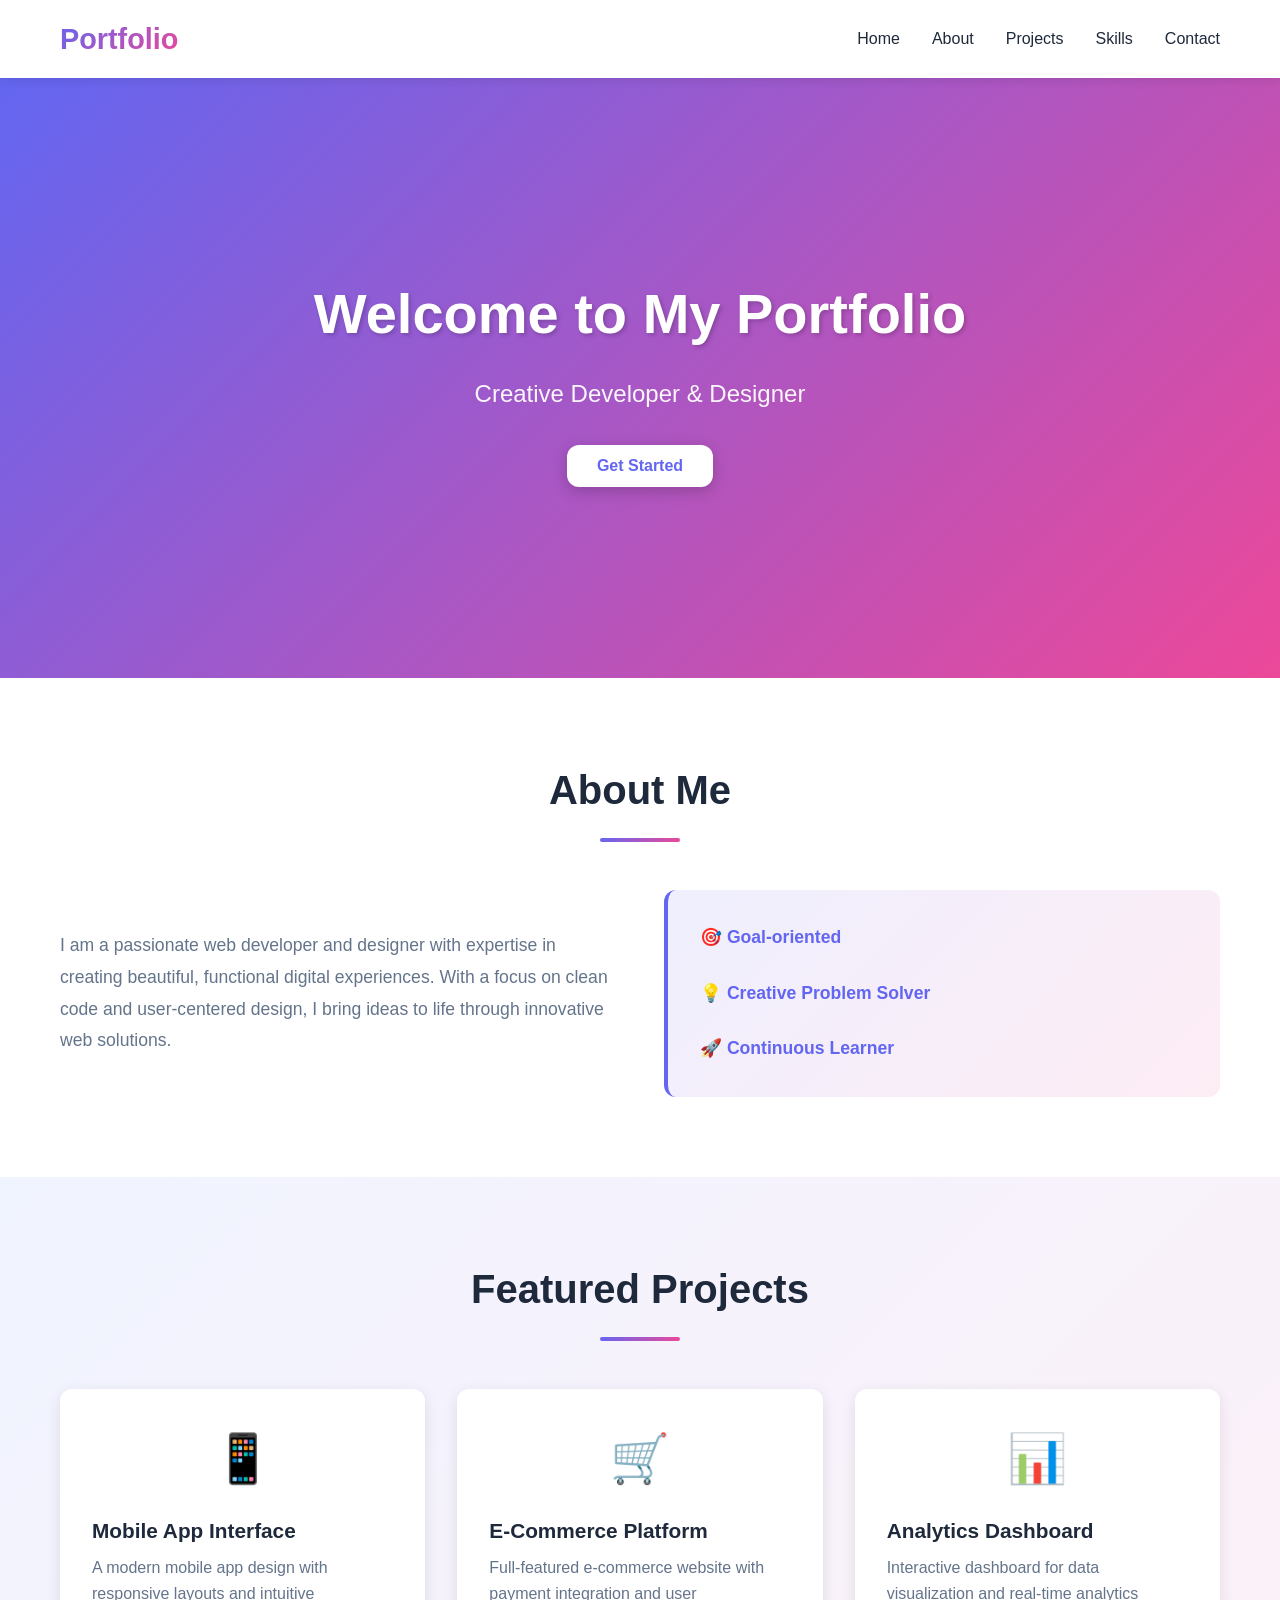
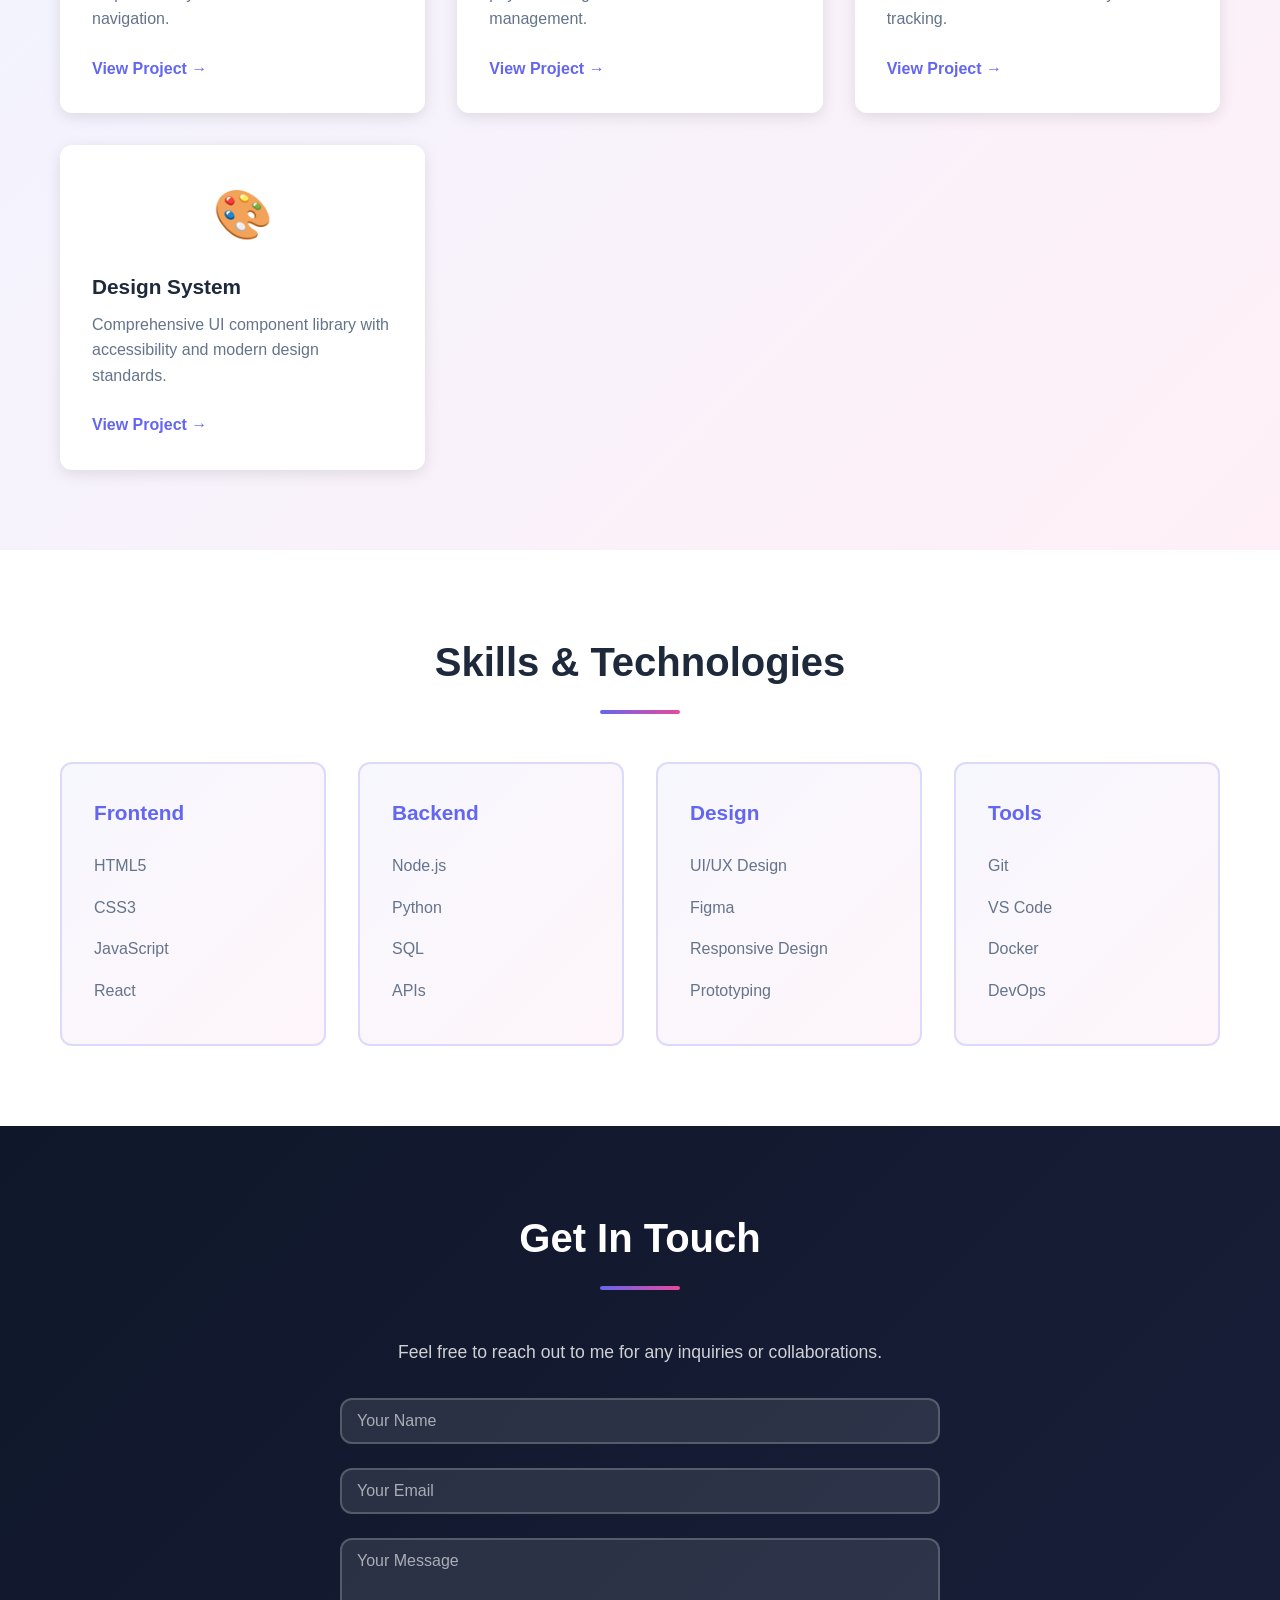
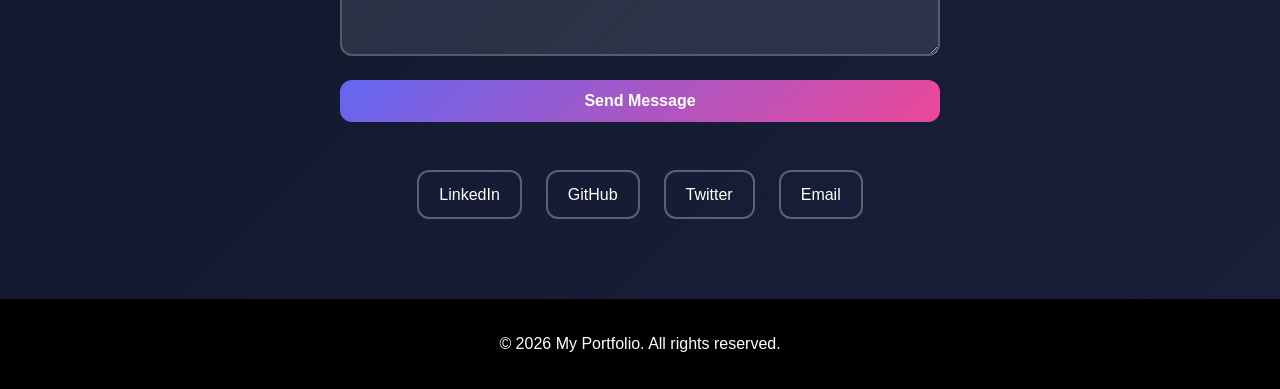
==== index.html @ 95d7c751 "This is my portfolio" ====
<!DOCTYPE html>
<html lang="en">
<head>
    <meta charset="UTF-8">
    <meta name="viewport" content="width=device-width, initial-scale=1.0">
    <title>My Professional Portfolio</title>
    <link rel="stylesheet" href="styles.css">
</head>
<body>
    <!-- Navigation Bar -->
    <nav class="navbar">
        <div class="nav-container">
            <div class="logo">Portfolio</div>
            <ul class="nav-menu">
                <li><a href="#home" class="nav-link">Home</a></li>
                <li><a href="#about" class="nav-link">About</a></li>
                <li><a href="#projects" class="nav-link">Projects</a></li>
                <li><a href="#skills" class="nav-link">Skills</a></li>
                <li><a href="#contact" class="nav-link">Contact</a></li>
            </ul>
        </div>
    </nav>

    <!-- Home Section -->
    <section id="home" class="hero">
        <div class="hero-content">
            <h1 class="hero-title">Welcome to My Portfolio</h1>
            <p class="hero-subtitle">Creative Developer & Designer</p>
            <button class="cta-button">Get Started</button>
        </div>
    </section>

    <!-- About Section -->
    <section id="about" class="about">
        <div class="container">
            <h2 class="section-title">About Me</h2>
            <div class="about-content">
                <p>
                    I am a passionate web developer and designer with expertise in creating beautiful, 
                    functional digital experiences. With a focus on clean code and user-centered design, 
                    I bring ideas to life through innovative web solutions.
                </p>
                <div class="about-highlight">
                    <p>🎯 Goal-oriented</p>
                    <p>💡 Creative Problem Solver</p>
                    <p>🚀 Continuous Learner</p>
                </div>
            </div>
        </div>
    </section>

    <!-- Projects Section -->
    <section id="projects" class="projects">
        <div class="container">
            <h2 class="section-title">Featured Projects</h2>
            <div class="projects-grid">
                <div class="project-card">
                    <div class="project-image">📱</div>
                    <h3>Mobile App Interface</h3>
                    <p>A modern mobile app design with responsive layouts and intuitive navigation.</p>
                    <a href="#" class="project-link">View Project →</a>
                </div>

                <div class="project-card">
                    <div class="project-image">🛒</div>
                    <h3>E-Commerce Platform</h3>
                    <p>Full-featured e-commerce website with payment integration and user management.</p>
                    <a href="#" class="project-link">View Project →</a>
                </div>

                <div class="project-card">
                    <div class="project-image">📊</div>
                    <h3>Analytics Dashboard</h3>
                    <p>Interactive dashboard for data visualization and real-time analytics tracking.</p>
                    <a href="#" class="project-link">View Project →</a>
                </div>

                <div class="project-card">
                    <div class="project-image">🎨</div>
                    <h3>Design System</h3>
                    <p>Comprehensive UI component library with accessibility and modern design standards.</p>
                    <a href="#" class="project-link">View Project →</a>
                </div>
            </div>
        </div>
    </section>

    <!-- Skills Section -->
    <section id="skills" class="skills">
        <div class="container">
            <h2 class="section-title">Skills & Technologies</h2>
            <div class="skills-grid">
                <div class="skill-item">
                    <h3>Frontend</h3>
                    <ul>
                        <li>HTML5</li>
                        <li>CSS3</li>
                        <li>JavaScript</li>
                        <li>React</li>
                    </ul>
                </div>
                <div class="skill-item">
                    <h3>Backend</h3>
                    <ul>
                        <li>Node.js</li>
                        <li>Python</li>
                        <li>SQL</li>
                        <li>APIs</li>
                    </ul>
                </div>
                <div class="skill-item">
                    <h3>Design</h3>
                    <ul>
                        <li>UI/UX Design</li>
                        <li>Figma</li>
                        <li>Responsive Design</li>
                        <li>Prototyping</li>
                    </ul>
                </div>
                <div class="skill-item">
                    <h3>Tools</h3>
                    <ul>
                        <li>Git</li>
                        <li>VS Code</li>
                        <li>Docker</li>
                        <li>DevOps</li>
                    </ul>
                </div>
            </div>
        </div>
    </section>

    <!-- Contact Section -->
    <section id="contact" class="contact">
        <div class="container">
            <h2 class="section-title">Get In Touch</h2>
            <p class="contact-subtitle">Feel free to reach out to me for any inquiries or collaborations.</p>
            
            <form class="contact-form">
                <div class="form-group">
                    <input type="text" placeholder="Your Name" required>
                </div>
                <div class="form-group">
                    <input type="email" placeholder="Your Email" required>
                </div>
                <div class="form-group">
                    <textarea placeholder="Your Message" rows="5" required></textarea>
                </div>
                <button type="submit" class="submit-button">Send Message</button>
            </form>

            <div class="social-links">
                <a href="#" class="social-link">LinkedIn</a>
                <a href="#" class="social-link">GitHub</a>
                <a href="#" class="social-link">Twitter</a>
                <a href="#" class="social-link">Email</a>
            </div>
        </div>
    </section>

    <!-- Footer -->
    <footer class="footer">
        <div class="container">
            <p>&copy; 2026 My Portfolio. All rights reserved.</p>
        </div>
    </footer>

    <script src="script.js"></script>
</body>
</html>
---- styles.css ----
/* ===========================
   GENERAL STYLES
   =========================== */

* {
    margin: 0;
    padding: 0;
    box-sizing: border-box;
}

:root {
    --primary-color: #6366f1;
    --secondary-color: #ec4899;
    --dark-bg: #0f172a;
    --light-bg: #f8fafc;
    --text-dark: #1e293b;
    --text-light: #64748b;
    --white: #ffffff;
    --border-radius: 12px;
    --transition: all 0.3s ease;
}

html {
    scroll-behavior: smooth;
}

body {
    font-family: 'Segoe UI', Tahoma, Geneva, Verdana, sans-serif;
    line-height: 1.6;
    color: var(--text-dark);
    background-color: var(--light-bg);
}

.container {
    max-width: 1200px;
    margin: 0 auto;
    padding: 0 20px;
}

/* ===========================
   NAVIGATION BAR
   =========================== */

.navbar {
    background: var(--white);
    box-shadow: 0 2px 10px rgba(0, 0, 0, 0.1);
    position: sticky;
    top: 0;
    z-index: 100;
}

.nav-container {
    max-width: 1200px;
    margin: 0 auto;
    padding: 1rem 20px;
    display: flex;
    justify-content: space-between;
    align-items: center;
}

.logo {
    font-size: 1.8rem;
    font-weight: 700;
    background: linear-gradient(135deg, var(--primary-color), var(--secondary-color));
    -webkit-background-clip: text;
    -webkit-text-fill-color: transparent;
    background-clip: text;
}

.nav-menu {
    display: flex;
    list-style: none;
    gap: 2rem;
}

.nav-link {
    text-decoration: none;
    color: var(--text-dark);
    font-weight: 500;
    transition: var(--transition);
    position: relative;
}

.nav-link:hover {
    color: var(--primary-color);
}

.nav-link::after {
    content: '';
    position: absolute;
    bottom: -5px;
    left: 0;
    width: 0;
    height: 2px;
    background: var(--primary-color);
    transition: var(--transition);
}

.nav-link:hover::after {
    width: 100%;
}

/* ===========================
   HERO SECTION
   =========================== */

.hero {
    background: linear-gradient(135deg, var(--primary-color), var(--secondary-color));
    color: var(--white);
    padding: 120px 20px;
    text-align: center;
    min-height: 600px;
    display: flex;
    align-items: center;
    justify-content: center;
}

.hero-content {
    animation: slideUp 0.8s ease-out;
}

@keyframes slideUp {
    from {
        opacity: 0;
        transform: translateY(30px);
    }
    to {
        opacity: 1;
        transform: translateY(0);
    }
}

.hero-title {
    font-size: 3.5rem;
    margin-bottom: 1rem;
    font-weight: 800;
    text-shadow: 2px 2px 4px rgba(0, 0, 0, 0.2);
}

.hero-subtitle {
    font-size: 1.5rem;
    margin-bottom: 2rem;
    opacity: 0.95;
}

.cta-button {
    background: var(--white);
    color: var(--primary-color);
    padding: 12px 30px;
    border: none;
    border-radius: var(--border-radius);
    font-size: 1rem;
    font-weight: 600;
    cursor: pointer;
    transition: var(--transition);
    box-shadow: 0 4px 15px rgba(0, 0, 0, 0.2);
}

.cta-button:hover {
    transform: translateY(-3px);
    box-shadow: 0 6px 20px rgba(0, 0, 0, 0.3);
}

/* ===========================
   SECTION STYLES
   =========================== */

section {
    padding: 80px 20px;
}

.section-title {
    font-size: 2.5rem;
    text-align: center;
    margin-bottom: 3rem;
    color: var(--text-dark);
    position: relative;
    display: inline-block;
    width: 100%;
}

.section-title::after {
    content: '';
    display: block;
    width: 80px;
    height: 4px;
    background: linear-gradient(135deg, var(--primary-color), var(--secondary-color));
    margin: 1rem auto 0;
    border-radius: 2px;
}

/* ===========================
   ABOUT SECTION
   =========================== */

.about {
    background: var(--white);
}

.about-content {
    display: grid;
    grid-template-columns: 1fr 1fr;
    gap: 3rem;
    align-items: center;
}

.about-content p {
    font-size: 1.1rem;
    color: var(--text-light);
    line-height: 1.8;
}

.about-highlight {
    display: flex;
    flex-direction: column;
    gap: 1.5rem;
    padding: 2rem;
    background: linear-gradient(135deg, rgba(99, 102, 241, 0.1), rgba(236, 72, 153, 0.1));
    border-radius: var(--border-radius);
    border-left: 4px solid var(--primary-color);
}

.about-highlight p {
    font-size: 1.1rem;
    font-weight: 600;
    color: var(--primary-color);
}

/* ===========================
   PROJECTS SECTION
   =========================== */

.projects {
    background: linear-gradient(135deg, #f0f4ff, #fff0f7);
}

.projects-grid {
    display: grid;
    grid-template-columns: repeat(auto-fit, minmax(280px, 1fr));
    gap: 2rem;
}

.project-card {
    background: var(--white);
    border-radius: var(--border-radius);
    padding: 2rem;
    transition: var(--transition);
    box-shadow: 0 4px 15px rgba(0, 0, 0, 0.1);
    display: flex;
    flex-direction: column;
}

.project-card:hover {
    transform: translateY(-10px);
    box-shadow: 0 12px 30px rgba(99, 102, 241, 0.3);
}

.project-image {
    font-size: 3rem;
    margin-bottom: 1rem;
    text-align: center;
}

.project-card h3 {
    font-size: 1.3rem;
    margin-bottom: 0.5rem;
    color: var(--text-dark);
}

.project-card p {
    color: var(--text-light);
    margin-bottom: 1.5rem;
    flex-grow: 1;
}

.project-link {
    color: var(--primary-color);
    text-decoration: none;
    font-weight: 600;
    transition: var(--transition);
    display: inline-block;
}

.project-link:hover {
    color: var(--secondary-color);
    transform: translateX(5px);
}

/* ===========================
   SKILLS SECTION
   =========================== */

.skills {
    background: var(--white);
}

.skills-grid {
    display: grid;
    grid-template-columns: repeat(auto-fit, minmax(250px, 1fr));
    gap: 2rem;
}

.skill-item {
    background: linear-gradient(135deg, rgba(99, 102, 241, 0.05), rgba(236, 72, 153, 0.05));
    padding: 2rem;
    border-radius: var(--border-radius);
    border: 2px solid rgba(99, 102, 241, 0.2);
    transition: var(--transition);
}

.skill-item:hover {
    border-color: var(--primary-color);
    box-shadow: 0 8px 20px rgba(99, 102, 241, 0.2);
}

.skill-item h3 {
    color: var(--primary-color);
    margin-bottom: 1rem;
    font-size: 1.3rem;
}

.skill-item ul {
    list-style: none;
}

.skill-item li {
    padding: 0.5rem 0;
    color: var(--text-light);
    display: flex;
    align-items: center;
}

.skill-item li::before {
    content: '✓';
    display: inline-block;
    margin-right: 0.5rem;
    color: var(--secondary-color);
    font-weight: bold;
}

/* ===========================
   CONTACT SECTION
   =========================== */

.contact {
    background: linear-gradient(135deg, var(--dark-bg), #1a1f3a);
    color: var(--white);
}

.contact .section-title {
    color: var(--white);
}

.contact-subtitle {
    text-align: center;
    color: rgba(255, 255, 255, 0.8);
    font-size: 1.1rem;
    margin-bottom: 2rem;
}

.contact-form {
    max-width: 600px;
    margin: 0 auto 3rem;
    display: flex;
    flex-direction: column;
    gap: 1.5rem;
}

.form-group {
    display: flex;
}

.form-group input,
.form-group textarea {
    width: 100%;
    padding: 12px 15px;
    border: 2px solid rgba(255, 255, 255, 0.2);
    border-radius: var(--border-radius);
    background: rgba(255, 255, 255, 0.1);
    color: var(--white);
    font-size: 1rem;
    transition: var(--transition);
    font-family: inherit;
}

.form-group input::placeholder,
.form-group textarea::placeholder {
    color: rgba(255, 255, 255, 0.6);
}

.form-group input:focus,
.form-group textarea:focus {
    outline: none;
    border-color: var(--primary-color);
    background: rgba(255, 255, 255, 0.15);
}

.submit-button {
    background: linear-gradient(135deg, var(--primary-color), var(--secondary-color));
    color: var(--white);
    padding: 12px 30px;
    border: none;
    border-radius: var(--border-radius);
    font-size: 1rem;
    font-weight: 600;
    cursor: pointer;
    transition: var(--transition);
}

.submit-button:hover {
    transform: translateY(-3px);
    box-shadow: 0 6px 20px rgba(99, 102, 241, 0.4);
}

.social-links {
    display: flex;
    justify-content: center;
    gap: 1.5rem;
    flex-wrap: wrap;
}

.social-link {
    color: var(--white);
    text-decoration: none;
    padding: 10px 20px;
    border: 2px solid rgba(255, 255, 255, 0.3);
    border-radius: var(--border-radius);
    transition: var(--transition);
    font-weight: 500;
}

.social-link:hover {
    background: var(--primary-color);
    border-color: var(--primary-color);
    transform: translateY(-3px);
}

/* ===========================
   FOOTER
   =========================== */

.footer {
    background: #000;
    color: var(--white);
    text-align: center;
    padding: 2rem 20px;
}

/* ===========================
   RESPONSIVE DESIGN
   =========================== */

@media (max-width: 768px) {
    .nav-menu {
        gap: 1rem;
        font-size: 0.9rem;
    }

    .hero-title {
        font-size: 2rem;
    }

    .hero-subtitle {
        font-size: 1rem;
    }

    .section-title {
        font-size: 1.8rem;
    }

    .about-content {
        grid-template-columns: 1fr;
    }

    .projects-grid {
        grid-template-columns: 1fr;
    }

    .skills-grid {
        grid-template-columns: 1fr;
    }

    section {
        padding: 50px 20px;
    }

    .hero {
        min-height: 400px;
        padding: 60px 20px;
    }
}

@media (max-width: 480px) {
    .hero-title {
        font-size: 1.5rem;
    }

    .section-title {
        font-size: 1.5rem;
    }

    .nav-menu {
        gap: 0.5rem;
        font-size: 0.8rem;
    }

    .logo {
        font-size: 1.3rem;
    }

    .social-links {
        flex-direction: column;
        gap: 1rem;
    }

    .social-link {
        width: 100%;
    }
}

/* ===========================
   PAGE HEADER
   =========================== */

.page-header {
    background: linear-gradient(135deg, var(--primary-color), var(--secondary-color));
    color: var(--white);
    padding: 60px 20px;
    text-align: center;
}

.page-title {
    font-size: 2.5rem;
    margin-bottom: 0.5rem;
    font-weight: 800;
}

.page-subtitle {
    font-size: 1.1rem;
    opacity: 0.95;
}

/* ===========================
   QUICK LINKS SECTION
   =========================== */

.quick-links {
    background: var(--white);
}

.links-grid {
    display: grid;
    grid-template-columns: repeat(auto-fit, minmax(250px, 1fr));
    gap: 2rem;
}

.link-card {
    background: linear-gradient(135deg, rgba(99, 102, 241, 0.05), rgba(236, 72, 153, 0.05));
    border: 2px solid rgba(99, 102, 241, 0.2);
    padding: 2rem;
    border-radius: var(--border-radius);
    text-align: center;
    transition: var(--transition);
}

.link-card:hover {
    border-color: var(--primary-color);
    box-shadow: 0 8px 20px rgba(99, 102, 241, 0.2);
    transform: translateY(-5px);
}

.link-icon {
    font-size: 2.5rem;
    margin-bottom: 1rem;
}

.link-card h3 {
    color: var(--primary-color);
    margin-bottom: 0.5rem;
}

.link-card p {
    color: var(--text-light);
    margin-bottom: 1.5rem;
}

.link-button {
    display: inline-block;
    color: var(--primary-color);
    text-decoration: none;
    font-weight: 600;
    transition: var(--transition);
}

.link-button:hover {
    color: var(--secondary-color);
}

/* ===========================
   FEATURED PREVIEW
   =========================== */

.featured-preview {
    background: linear-gradient(135deg, #f0f4ff, #fff0f7);
}

/* ===========================
   CTA SECTION
   =========================== */

.cta-section {
    background: linear-gradient(135deg, var(--primary-color), var(--secondary-color));
    color: var(--white);
    padding: 60px 20px;
    text-align: center;
}

.cta-section h2 {
    font-size: 2rem;
    margin-bottom: 0.5rem;
}

.cta-section p {
    font-size: 1.1rem;
    margin-bottom: 2rem;
    opacity: 0.95;
}

.cta-section .cta-button {
    background: var(--white);
    color: var(--primary-color);
}

/* ===========================
   ABOUT SECTION (Page)
   =========================== */

.about-section {
    background: var(--white);
}

.about-section .about-content {
    display: grid;
    grid-template-columns: 1fr 1fr;
    gap: 3rem;
    align-items: start;
}

.about-text h2 {
    font-size: 2rem;
    color: var(--primary-color);
    margin-bottom: 1.5rem;
}

.about-text p {
    font-size: 1rem;
    color: var(--text-light);
    margin-bottom: 1rem;
    line-height: 1.8;
}

.about-highlight h3 {
    color: var(--primary-color);
    font-size: 1.3rem;
    margin-bottom: 1.5rem;
}

.highlight-items {
    display: flex;
    flex-direction: column;
    gap: 1.5rem;
}

.highlight-item {
    display: flex;
    gap: 1rem;
}

.highlight-icon {
    font-size: 2rem;
    flex-shrink: 0;
}

.highlight-item h4 {
    color: var(--text-dark);
    margin-bottom: 0.5rem;
}

.highlight-item p {
    color: var(--text-light);
    font-size: 0.95rem;
    margin: 0;
}

/* ===========================
   EXPERIENCE TIMELINE
   =========================== */

.experience-section {
    background: linear-gradient(135deg, #f0f4ff, #fff0f7);
}

.timeline {
    max-width: 800px;
    margin: 0 auto;
    position: relative;
}

.timeline::before {
    content: '';
    position: absolute;
    left: 50%;
    transform: translateX(-50%);
    width: 2px;
    height: 100%;
    background: linear-gradient(135deg, var(--primary-color), var(--secondary-color));
}

.timeline-item {
    margin-bottom: 3rem;
    display: grid;
    grid-template-columns: 1fr 1fr;
    gap: 2rem;
    position: relative;
}

.timeline-item:nth-child(even) {
    grid-template-columns: 1fr 1fr;
    direction: rtl;
}

.timeline-item:nth-child(even) > * {
    direction: ltr;
}

.timeline-item::before {
    content: '';
    position: absolute;
    left: 50%;
    transform: translateX(-50%);
    width: 16px;
    height: 16px;
    background: var(--primary-color);
    border: 4px solid var(--white);
    border-radius: 50%;
    top: 0;
}

.timeline-date {
    font-weight: 700;
    color: var(--primary-color);
    font-size: 1rem;
}

.timeline-content {
    background: var(--white);
    padding: 1.5rem;
    border-radius: var(--border-radius);
    box-shadow: 0 4px 15px rgba(0, 0, 0, 0.1);
}

.timeline-content h3 {
    color: var(--text-dark);
    margin-bottom: 0.5rem;
}

.timeline-content p {
    color: var(--text-light);
}

/* ===========================
   EDUCATION SECTION
   =========================== */

.education-section {
    background: var(--white);
}

.education-grid {
    display: grid;
    grid-template-columns: repeat(auto-fit, minmax(280px, 1fr));
    gap: 2rem;
}

.education-card {
    background: linear-gradient(135deg, rgba(99, 102, 241, 0.05), rgba(236, 72, 153, 0.05));
    padding: 2rem;
    border-radius: var(--border-radius);
    border: 2px solid rgba(99, 102, 241, 0.2);
    text-align: center;
    transition: var(--transition);
}

.education-card:hover {
    border-color: var(--primary-color);
    transform: translateY(-5px);
    box-shadow: 0 8px 20px rgba(99, 102, 241, 0.2);
}

.edu-icon {
    font-size: 2.5rem;
    margin-bottom: 1rem;
}

.education-card h3 {
    color: var(--primary-color);
    margin-bottom: 0.5rem;
}

.edu-university {
    color: var(--text-light);
    font-size: 0.95rem;
    margin-bottom: 0.5rem;
}

.edu-year {
    color: var(--secondary-color);
    font-weight: 600;
}

/* ===========================
   PROJECT FILTERS
   =========================== */

.filter-section {
    background: var(--white);
    padding: 40px 20px;
}

.filter-buttons {
    display: flex;
    justify-content: center;
    gap: 1rem;
    flex-wrap: wrap;
}

.filter-btn {
    padding: 10px 20px;
    border: 2px solid rgba(99, 102, 241, 0.3);
    background: transparent;
    color: var(--text-dark);
    border-radius: var(--border-radius);
    cursor: pointer;
    font-weight: 600;
    transition: var(--transition);
}

.filter-btn:hover {
    border-color: var(--primary-color);
    color: var(--primary-color);
}

.filter-btn.active {
    background: var(--primary-color);
    color: var(--white);
    border-color: var(--primary-color);
}

/* ===========================
   PROJECT TECH TAGS
   =========================== */

.project-tech {
    display: flex;
    flex-wrap: wrap;
    gap: 0.5rem;
    margin: 1rem 0;
}

.tech-tag {
    display: inline-block;
    background: rgba(99, 102, 241, 0.1);
    color: var(--primary-color);
    padding: 4px 12px;
    border-radius: 20px;
    font-size: 0.85rem;
    font-weight: 500;
}

.project-category {
    color: var(--secondary-color);
    font-size: 0.9rem;
    font-weight: 600;
    margin-bottom: 0.5rem;
}

/* ===========================
   SKILL PROGRESS BARS
   =========================== */

.skills-section .skill-item li {
    display: flex;
    align-items: center;
    justify-content: space-between;
    padding: 1rem 0;
    flex-wrap: wrap;
    gap: 1rem;
}

.skill-item li::before {
    display: none;
}

.skill-bar {
    flex: 1;
    min-width: 150px;
    height: 8px;
    background: rgba(0, 0, 0, 0.1);
    border-radius: 4px;
    overflow: hidden;
}

.skill-progress {
    height: 100%;
    background: linear-gradient(90deg, var(--primary-color), var(--secondary-color));
    border-radius: 4px;
    transition: width 0.8s ease-out;
}

/* ===========================
   PROFICIENCY SECTION
   =========================== */

.proficiency-section {
    background: linear-gradient(135deg, #f0f4ff, #fff0f7);
}

.proficiency-grid {
    display: grid;
    grid-template-columns: repeat(auto-fit, minmax(200px, 1fr));
    gap: 2rem;
}

.proficiency-card {
    background: var(--white);
    padding: 2rem;
    border-radius: var(--border-radius);
    text-align: center;
    box-shadow: 0 4px 15px rgba(0, 0, 0, 0.1);
    transition: var(--transition);
}

.proficiency-card:hover {
    transform: translateY(-5px);
    box-shadow: 0 8px 25px rgba(99, 102, 241, 0.2);
}

.proficiency-stat {
    display: flex;
    flex-direction: column;
}

.stat-number {
    font-size: 2.5rem;
    font-weight: 800;
    background: linear-gradient(135deg, var(--primary-color), var(--secondary-color));
    -webkit-background-clip: text;
    -webkit-text-fill-color: transparent;
    background-clip: text;
}

.stat-label {
    color: var(--text-light);
    font-size: 0.95rem;
    margin-top: 0.5rem;
}

/* ===========================
   CERTIFICATIONS SECTION
   =========================== */

.certifications-section {
    background: var(--white);
}

.certifications-grid {
    display: grid;
    grid-template-columns: repeat(auto-fit, minmax(250px, 1fr));
    gap: 2rem;
}

.cert-card {
    background: linear-gradient(135deg, rgba(99, 102, 241, 0.05), rgba(236, 72, 153, 0.05));
    padding: 2rem;
    border-radius: var(--border-radius);
    border: 2px solid rgba(99, 102, 241, 0.2);
    text-align: center;
    transition: var(--transition);
}

.cert-card:hover {
    border-color: var(--primary-color);
    transform: translateY(-5px);
    box-shadow: 0 8px 20px rgba(99, 102, 241, 0.2);
}

.cert-icon {
    font-size: 3rem;
    margin-bottom: 1rem;
}

.cert-card h3 {
    color: var(--primary-color);
    margin-bottom: 0.5rem;
}

.cert-card p {
    color: var(--text-light);
    font-size: 0.9rem;
}

.cert-date {
    color: var(--secondary-color);
    font-weight: 600;
    margin-top: 0.5rem;
}

/* ===========================
   CONTACT PAGE STYLES
   =========================== */

.contact-section {
    background: var(--white);
}

.contact-wrapper {
    display: grid;
    grid-template-columns: 1fr 1fr;
    gap: 3rem;
    align-items: start;
}

.contact-form-container h2,
.contact-info-container h2 {
    font-size: 1.8rem;
    color: var(--primary-color);
    margin-bottom: 2rem;
}

.contact-form-container {
    padding: 2rem;
    background: linear-gradient(135deg, rgba(99, 102, 241, 0.05), rgba(236, 72, 153, 0.05));
    border-radius: var(--border-radius);
    border: 2px solid rgba(99, 102, 241, 0.2);
}

.contact-form-container label {
    display: block;
    margin-bottom: 0.5rem;
    color: var(--text-dark);
    font-weight: 600;
}

.contact-form-container .form-group input,
.contact-form-container .form-group textarea {
    width: 100%;
    padding: 12px 15px;
    border: 2px solid rgba(99, 102, 241, 0.2);
    border-radius: var(--border-radius);
    background: var(--white);
    color: var(--text-dark);
    font-size: 1rem;
    font-family: inherit;
    margin-bottom: 1.5rem;
    transition: var(--transition);
}

.contact-form-container .form-group input:focus,
.contact-form-container .form-group textarea:focus {
    outline: none;
    border-color: var(--primary-color);
    box-shadow: 0 0 0 3px rgba(99, 102, 241, 0.1);
}

.contact-form-container .submit-button {
    width: 100%;
}

.form-note {
    text-align: center;
    color: var(--text-light);
    margin-top: 1rem;
    font-size: 0.9rem;
}

.info-group {
    margin-bottom: 2rem;
}

.info-group h3 {
    color: var(--primary-color);
    margin-bottom: 0.5rem;
    font-size: 1.1rem;
}

.info-group p {
    color: var(--text-light);
}

.info-group a {
    color: var(--primary-color);
    text-decoration: none;
    font-weight: 600;
    transition: var(--transition);
}

.info-group a:hover {
    color: var(--secondary-color);
}

.availability-status {
    display: flex;
    align-items: center;
    gap: 0.75rem;
    padding: 1rem;
    background: linear-gradient(135deg, rgba(34, 197, 94, 0.1), rgba(34, 197, 94, 0.05));
    border-radius: var(--border-radius);
    border-left: 4px solid #22c55e;
    margin-top: 2rem;
    color: var(--text-dark);
    font-weight: 500;
}

.status-indicator {
    display: inline-block;
    width: 12px;
    height: 12px;
    background: #22c55e;
    border-radius: 50%;
    animation: pulse 2s infinite;
}

@keyframes pulse {
    0%, 100% {
        box-shadow: 0 0 0 0 rgba(34, 197, 94, 0.7);
    }
    50% {
        box-shadow: 0 0 0 10px rgba(34, 197, 94, 0);
    }
}

/* ===========================
   SOCIAL SECTION
   =========================== */

.social-section {
    background: linear-gradient(135deg, #f0f4ff, #fff0f7);
}

.section-subtitle {
    text-align: center;
    color: var(--text-light);
    font-size: 1.05rem;
    margin-bottom: 2rem;
}

.social-section .social-links {
    display: grid;
    grid-template-columns: repeat(auto-fit, minmax(140px, 1fr));
    gap: 1.5rem;
    max-width: 800px;
    margin: 0 auto;
}

.social-section .social-link {
    display: flex;
    flex-direction: column;
    align-items: center;
    gap: 0.75rem;
    color: var(--text-dark);
    background: var(--white);
    border: 2px solid rgba(99, 102, 241, 0.2);
    padding: 1.5rem;
    border-radius: var(--border-radius);
    text-decoration: none;
    transition: var(--transition);
}

.social-section .social-link:hover {
    color: var(--white);
    background: var(--primary-color);
    border-color: var(--primary-color);
    transform: translateY(-5px);
}

.social-icon {
    font-size: 2rem;
}

/* ===========================
   FAQ SECTION
   =========================== */

.faq-section {
    background: var(--white);
}

.faq-grid {
    display: grid;
    grid-template-columns: repeat(auto-fit, minmax(300px, 1fr));
    gap: 2rem;
}

.faq-item {
    padding: 2rem;
    background: linear-gradient(135deg, rgba(99, 102, 241, 0.05), rgba(236, 72, 153, 0.05));
    border-radius: var(--border-radius);
    border: 2px solid rgba(99, 102, 241, 0.2);
    transition: var(--transition);
}

.faq-item:hover {
    border-color: var(--primary-color);
    box-shadow: 0 8px 20px rgba(99, 102, 241, 0.2);
}

.faq-item h3 {
    color: var(--primary-color);
    margin-bottom: 1rem;
    font-size: 1.05rem;
}

.faq-item p {
    color: var(--text-light);
    line-height: 1.6;
}

/* ===========================
   RESPONSIVE - PAGE LAYOUTS
   =========================== */

@media (max-width: 768px) {
    .page-title {
        font-size: 1.8rem;
    }

    .page-subtitle {
        font-size: 1rem;
    }

    .about-section .about-content {
        grid-template-columns: 1fr;
    }

    .timeline {
        margin-left: 0;
    }

    .timeline::before {
        left: 0;
    }

    .timeline-item {
        grid-template-columns: 1fr;
        margin-left: 30px;
    }

    .timeline-item:nth-child(even) {
        grid-template-columns: 1fr;
    }

    .timeline-item::before {
        left: -23px;
    }

    .contact-wrapper {
        grid-template-columns: 1fr;
    }

    .filter-buttons {
        gap: 0.5rem;
    }

    .filter-btn {
        padding: 8px 15px;
        font-size: 0.9rem;
    }

    .social-section .social-links {
        grid-template-columns: repeat(2, 1fr);
    }
}
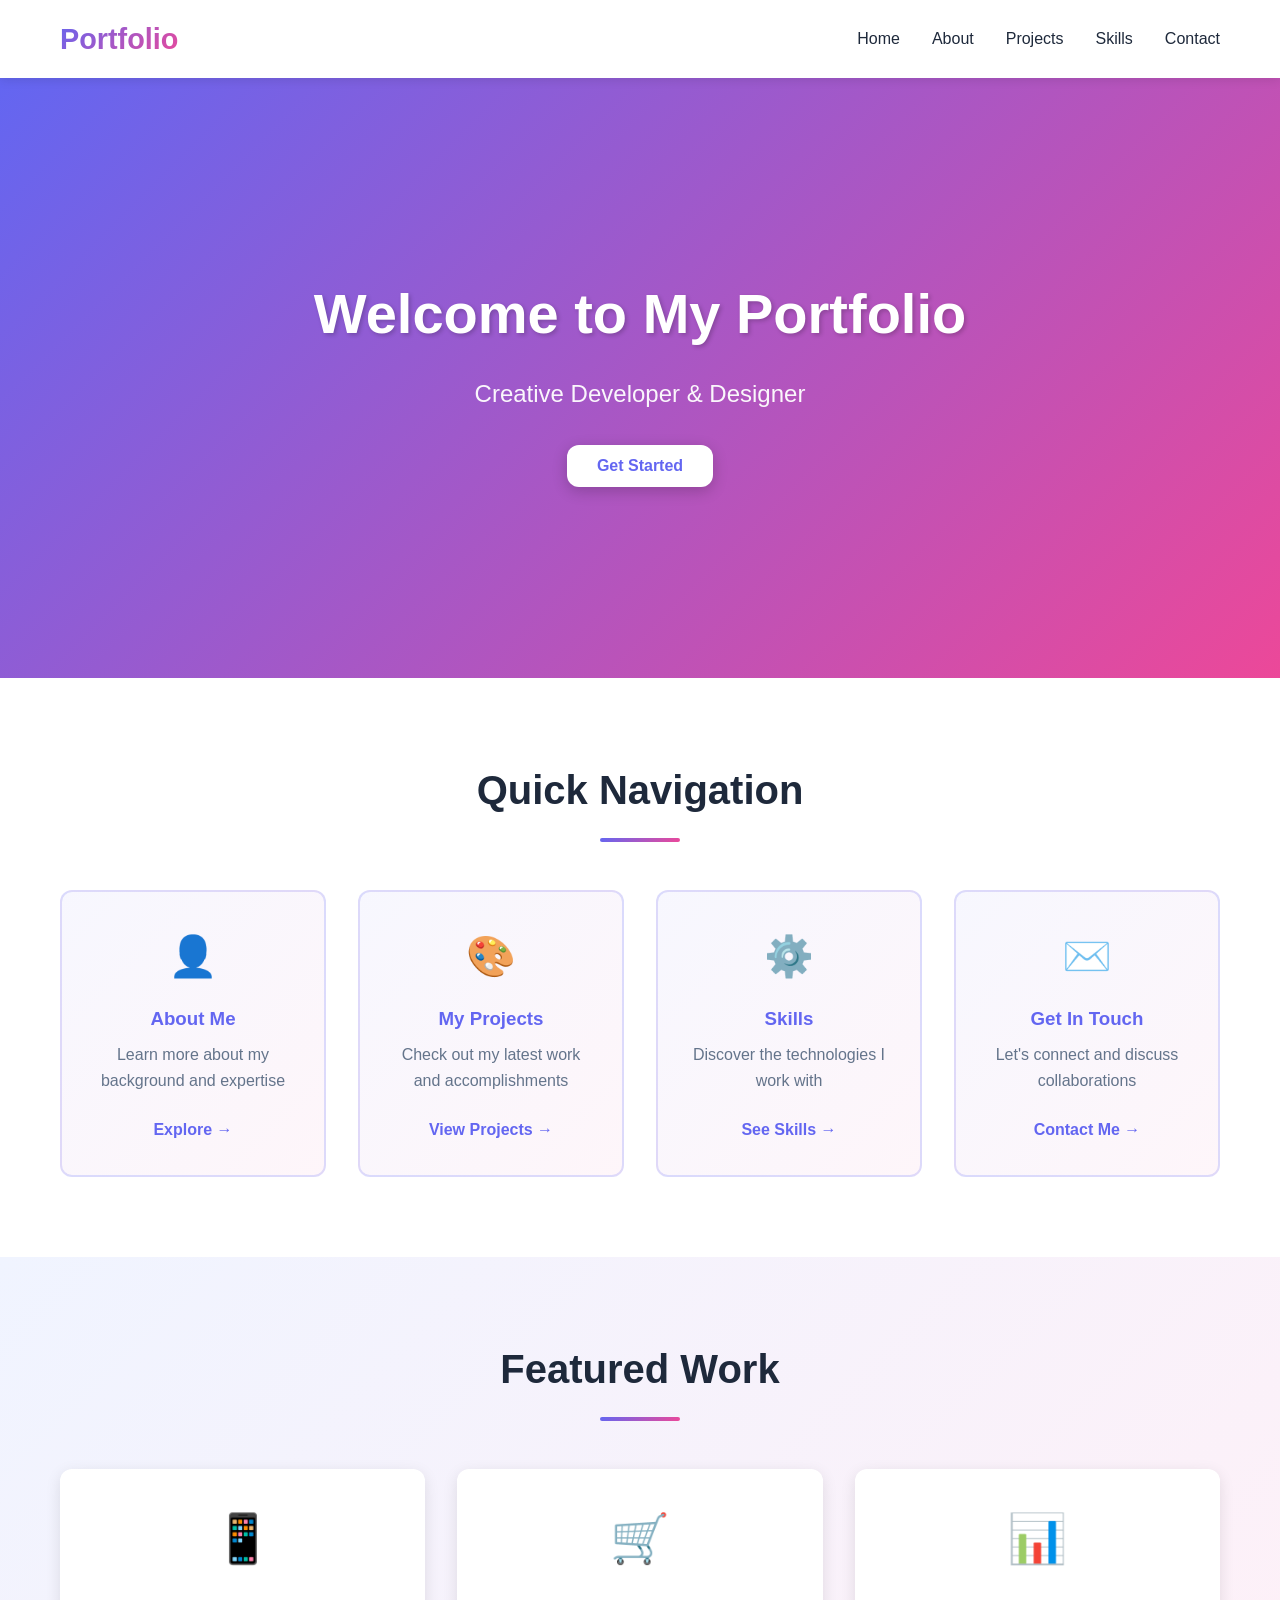
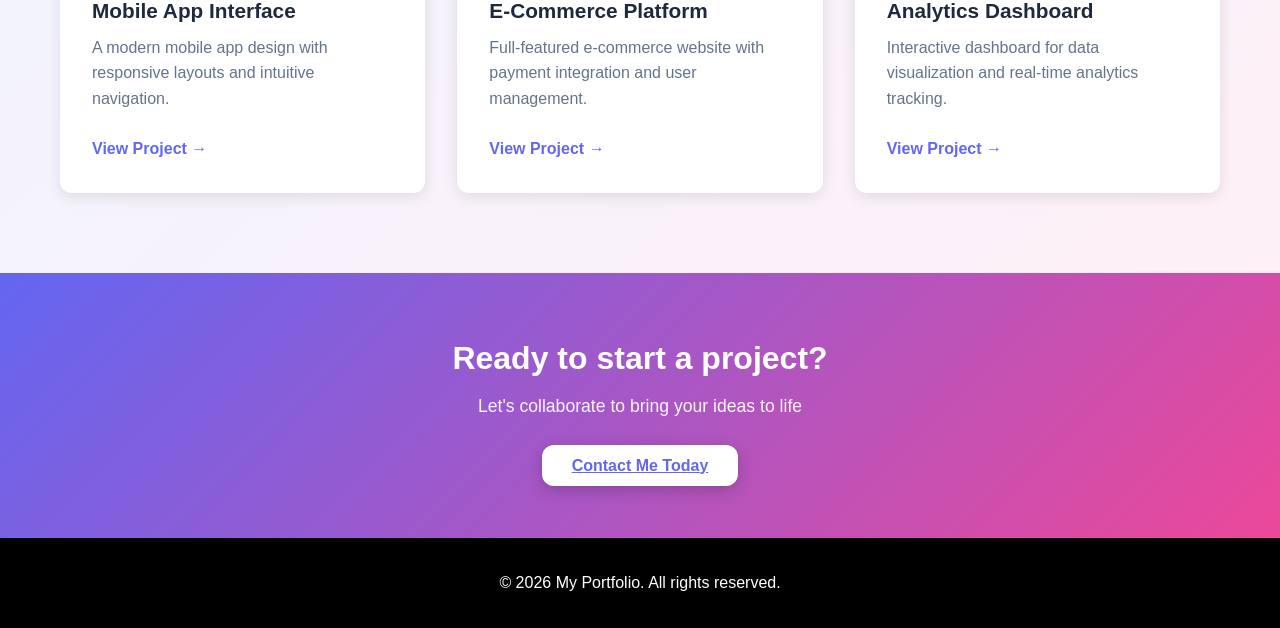
==== commit eaf41236: "This Is my start page" ====
--- a/index.html
+++ b/index.html
@@ -3,7 +3,7 @@
 <head>
     <meta charset="UTF-8">
     <meta name="viewport" content="width=device-width, initial-scale=1.0">
-    <title>My Professional Portfolio</title>
+    <title>Home - My Professional Portfolio</title>
     <link rel="stylesheet" href="styles.css">
 </head>
 <body>
@@ -12,149 +12,92 @@
         <div class="nav-container">
             <div class="logo">Portfolio</div>
             <ul class="nav-menu">
-                <li><a href="#home" class="nav-link">Home</a></li>
-                <li><a href="#about" class="nav-link">About</a></li>
-                <li><a href="#projects" class="nav-link">Projects</a></li>
-                <li><a href="#skills" class="nav-link">Skills</a></li>
-                <li><a href="#contact" class="nav-link">Contact</a></li>
+                <li><a href="home.html" class="nav-link">Home</a></li>
+                <li><a href="about.html" class="nav-link">About</a></li>
+                <li><a href="projects.html" class="nav-link">Projects</a></li>
+                <li><a href="skills.html" class="nav-link">Skills</a></li>
+                <li><a href="contact.html" class="nav-link">Contact</a></li>
             </ul>
         </div>
     </nav>
 
     <!-- Home Section -->
-    <section id="home" class="hero">
+    <section class="hero">
         <div class="hero-content">
             <h1 class="hero-title">Welcome to My Portfolio</h1>
             <p class="hero-subtitle">Creative Developer & Designer</p>
-            <button class="cta-button">Get Started</button>
+            <button class="cta-button" onclick="window.location.href='projects.html'">Get Started</button>
         </div>
     </section>
 
-    <!-- About Section -->
-    <section id="about" class="about">
+    <!-- Quick Links Section -->
+    <section class="quick-links">
         <div class="container">
-            <h2 class="section-title">About Me</h2>
-            <div class="about-content">
-                <p>
-                    I am a passionate web developer and designer with expertise in creating beautiful, 
-                    functional digital experiences. With a focus on clean code and user-centered design, 
-                    I bring ideas to life through innovative web solutions.
-                </p>
-                <div class="about-highlight">
-                    <p>🎯 Goal-oriented</p>
-                    <p>💡 Creative Problem Solver</p>
-                    <p>🚀 Continuous Learner</p>
+            <h2 class="section-title">Quick Navigation</h2>
+            <div class="links-grid">
+                <div class="link-card">
+                    <div class="link-icon">👤</div>
+                    <h3>About Me</h3>
+                    <p>Learn more about my background and expertise</p>
+                    <a href="about.html" class="link-button">Explore →</a>
+                </div>
+                <div class="link-card">
+                    <div class="link-icon">🎨</div>
+                    <h3>My Projects</h3>
+                    <p>Check out my latest work and accomplishments</p>
+                    <a href="projects.html" class="link-button">View Projects →</a>
+                </div>
+                <div class="link-card">
+                    <div class="link-icon">⚙️</div>
+                    <h3>Skills</h3>
+                    <p>Discover the technologies I work with</p>
+                    <a href="skills.html" class="link-button">See Skills →</a>
+                </div>
+                <div class="link-card">
+                    <div class="link-icon">✉️</div>
+                    <h3>Get In Touch</h3>
+                    <p>Let's connect and discuss collaborations</p>
+                    <a href="contact.html" class="link-button">Contact Me →</a>
                 </div>
             </div>
         </div>
     </section>
 
-    <!-- Projects Section -->
-    <section id="projects" class="projects">
+    <!-- Featured Projects Preview -->
+    <section class="featured-preview">
         <div class="container">
-            <h2 class="section-title">Featured Projects</h2>
+            <h2 class="section-title">Featured Work</h2>
             <div class="projects-grid">
                 <div class="project-card">
                     <div class="project-image">📱</div>
                     <h3>Mobile App Interface</h3>
                     <p>A modern mobile app design with responsive layouts and intuitive navigation.</p>
-                    <a href="#" class="project-link">View Project →</a>
+                    <a href="projects.html" class="project-link">View Project →</a>
                 </div>
 
                 <div class="project-card">
                     <div class="project-image">🛒</div>
                     <h3>E-Commerce Platform</h3>
                     <p>Full-featured e-commerce website with payment integration and user management.</p>
-                    <a href="#" class="project-link">View Project →</a>
+                    <a href="projects.html" class="project-link">View Project →</a>
                 </div>
 
                 <div class="project-card">
                     <div class="project-image">📊</div>
                     <h3>Analytics Dashboard</h3>
                     <p>Interactive dashboard for data visualization and real-time analytics tracking.</p>
-                    <a href="#" class="project-link">View Project →</a>
-                </div>
-
-                <div class="project-card">
-                    <div class="project-image">🎨</div>
-                    <h3>Design System</h3>
-                    <p>Comprehensive UI component library with accessibility and modern design standards.</p>
-                    <a href="#" class="project-link">View Project →</a>
+                    <a href="projects.html" class="project-link">View Project →</a>
                 </div>
             </div>
         </div>
     </section>
 
-    <!-- Skills Section -->
-    <section id="skills" class="skills">
+    <!-- Call to Action -->
+    <section class="cta-section">
         <div class="container">
-            <h2 class="section-title">Skills & Technologies</h2>
-            <div class="skills-grid">
-                <div class="skill-item">
-                    <h3>Frontend</h3>
-                    <ul>
-                        <li>HTML5</li>
-                        <li>CSS3</li>
-                        <li>JavaScript</li>
-                        <li>React</li>
-                    </ul>
-                </div>
-                <div class="skill-item">
-                    <h3>Backend</h3>
-                    <ul>
-                        <li>Node.js</li>
-                        <li>Python</li>
-                        <li>SQL</li>
-                        <li>APIs</li>
-                    </ul>
-                </div>
-                <div class="skill-item">
-                    <h3>Design</h3>
-                    <ul>
-                        <li>UI/UX Design</li>
-                        <li>Figma</li>
-                        <li>Responsive Design</li>
-                        <li>Prototyping</li>
-                    </ul>
-                </div>
-                <div class="skill-item">
-                    <h3>Tools</h3>
-                    <ul>
-                        <li>Git</li>
-                        <li>VS Code</li>
-                        <li>Docker</li>
-                        <li>DevOps</li>
-                    </ul>
-                </div>
-            </div>
-        </div>
-    </section>
-
-    <!-- Contact Section -->
-    <section id="contact" class="contact">
-        <div class="container">
-            <h2 class="section-title">Get In Touch</h2>
-            <p class="contact-subtitle">Feel free to reach out to me for any inquiries or collaborations.</p>
-            
-            <form class="contact-form">
-                <div class="form-group">
-                    <input type="text" placeholder="Your Name" required>
-                </div>
-                <div class="form-group">
-                    <input type="email" placeholder="Your Email" required>
-                </div>
-                <div class="form-group">
-                    <textarea placeholder="Your Message" rows="5" required></textarea>
-                </div>
-                <button type="submit" class="submit-button">Send Message</button>
-            </form>
-
-            <div class="social-links">
-                <a href="#" class="social-link">LinkedIn</a>
-                <a href="#" class="social-link">GitHub</a>
-                <a href="#" class="social-link">Twitter</a>
-                <a href="#" class="social-link">Email</a>
-            </div>
+            <h2>Ready to start a project?</h2>
+            <p>Let's collaborate to bring your ideas to life</p>
+            <a href="contact.html" class="cta-button">Contact Me Today</a>
         </div>
     </section>
 
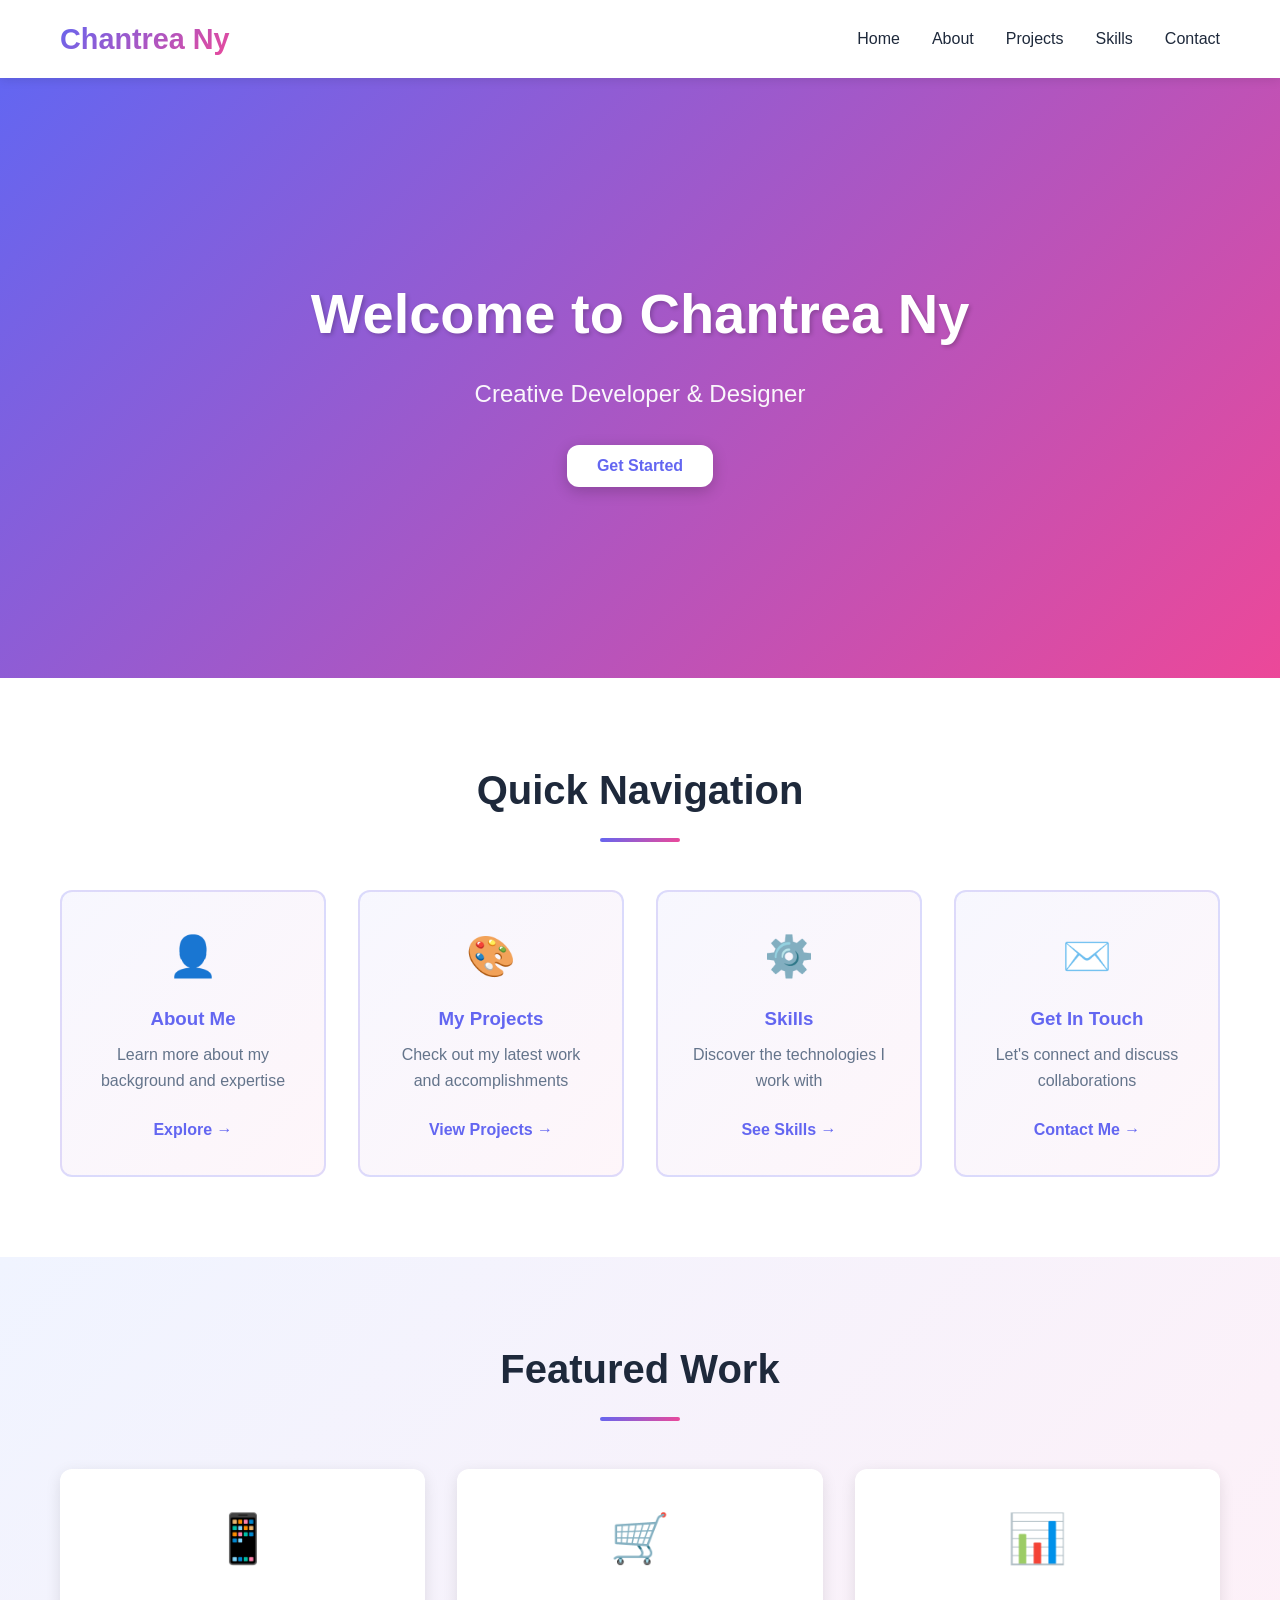
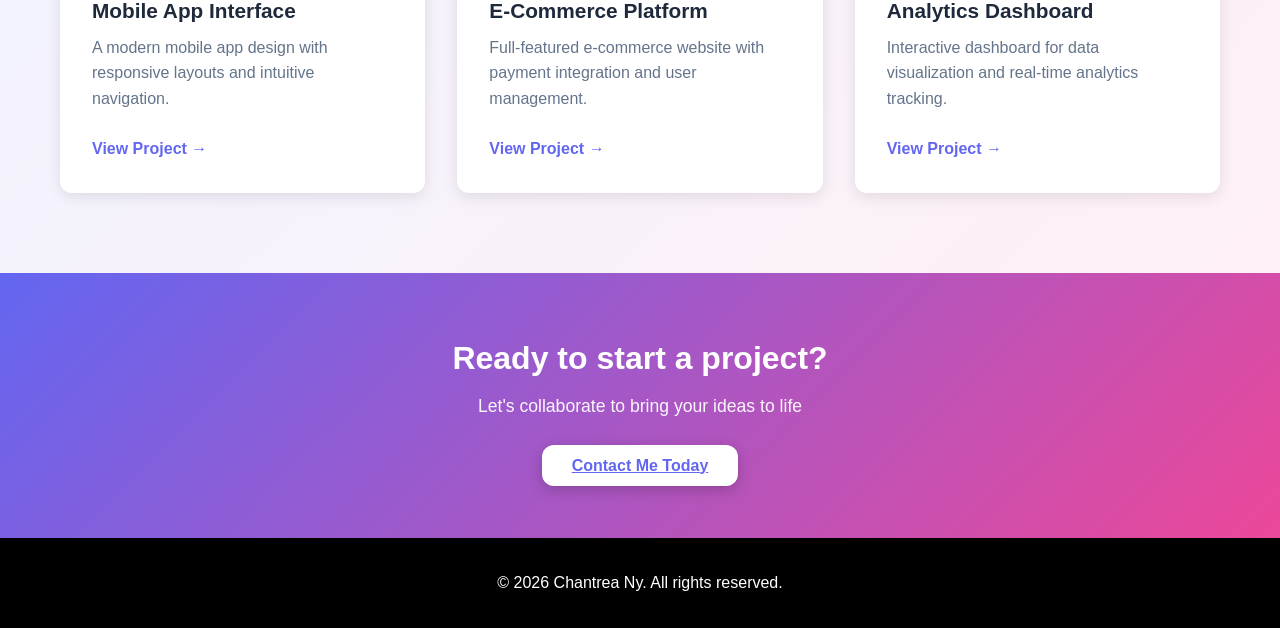
==== commit d628d436: "This is my update" ====
--- a/index.html
+++ b/index.html
@@ -3,14 +3,15 @@
 <head>
     <meta charset="UTF-8">
     <meta name="viewport" content="width=device-width, initial-scale=1.0">
-    <title>Home - My Professional Portfolio</title>
+    <title>Chantrea Ny</title>
+    <meta name="description" content="Chantrea is a Web Software Engineer. Explore my portfolio, projects, skills, and experience in web development.">
+</head>
     <link rel="stylesheet" href="styles.css">
-</head>
 <body>
     <!-- Navigation Bar -->
     <nav class="navbar">
         <div class="nav-container">
-            <div class="logo">Portfolio</div>
+            <div class="logo">Chantrea Ny</div>
             <ul class="nav-menu">
                 <li><a href="home.html" class="nav-link">Home</a></li>
                 <li><a href="about.html" class="nav-link">About</a></li>
@@ -24,7 +25,7 @@
     <!-- Home Section -->
     <section class="hero">
         <div class="hero-content">
-            <h1 class="hero-title">Welcome to My Portfolio</h1>
+            <h1 class="hero-title">Welcome to Chantrea Ny</h1>
             <p class="hero-subtitle">Creative Developer & Designer</p>
             <button class="cta-button" onclick="window.location.href='projects.html'">Get Started</button>
         </div>
@@ -104,7 +105,7 @@
     <!-- Footer -->
     <footer class="footer">
         <div class="container">
-            <p>&copy; 2026 My Portfolio. All rights reserved.</p>
+            <p>&copy; 2026 Chantrea Ny. All rights reserved.</p>
         </div>
     </footer>
 
